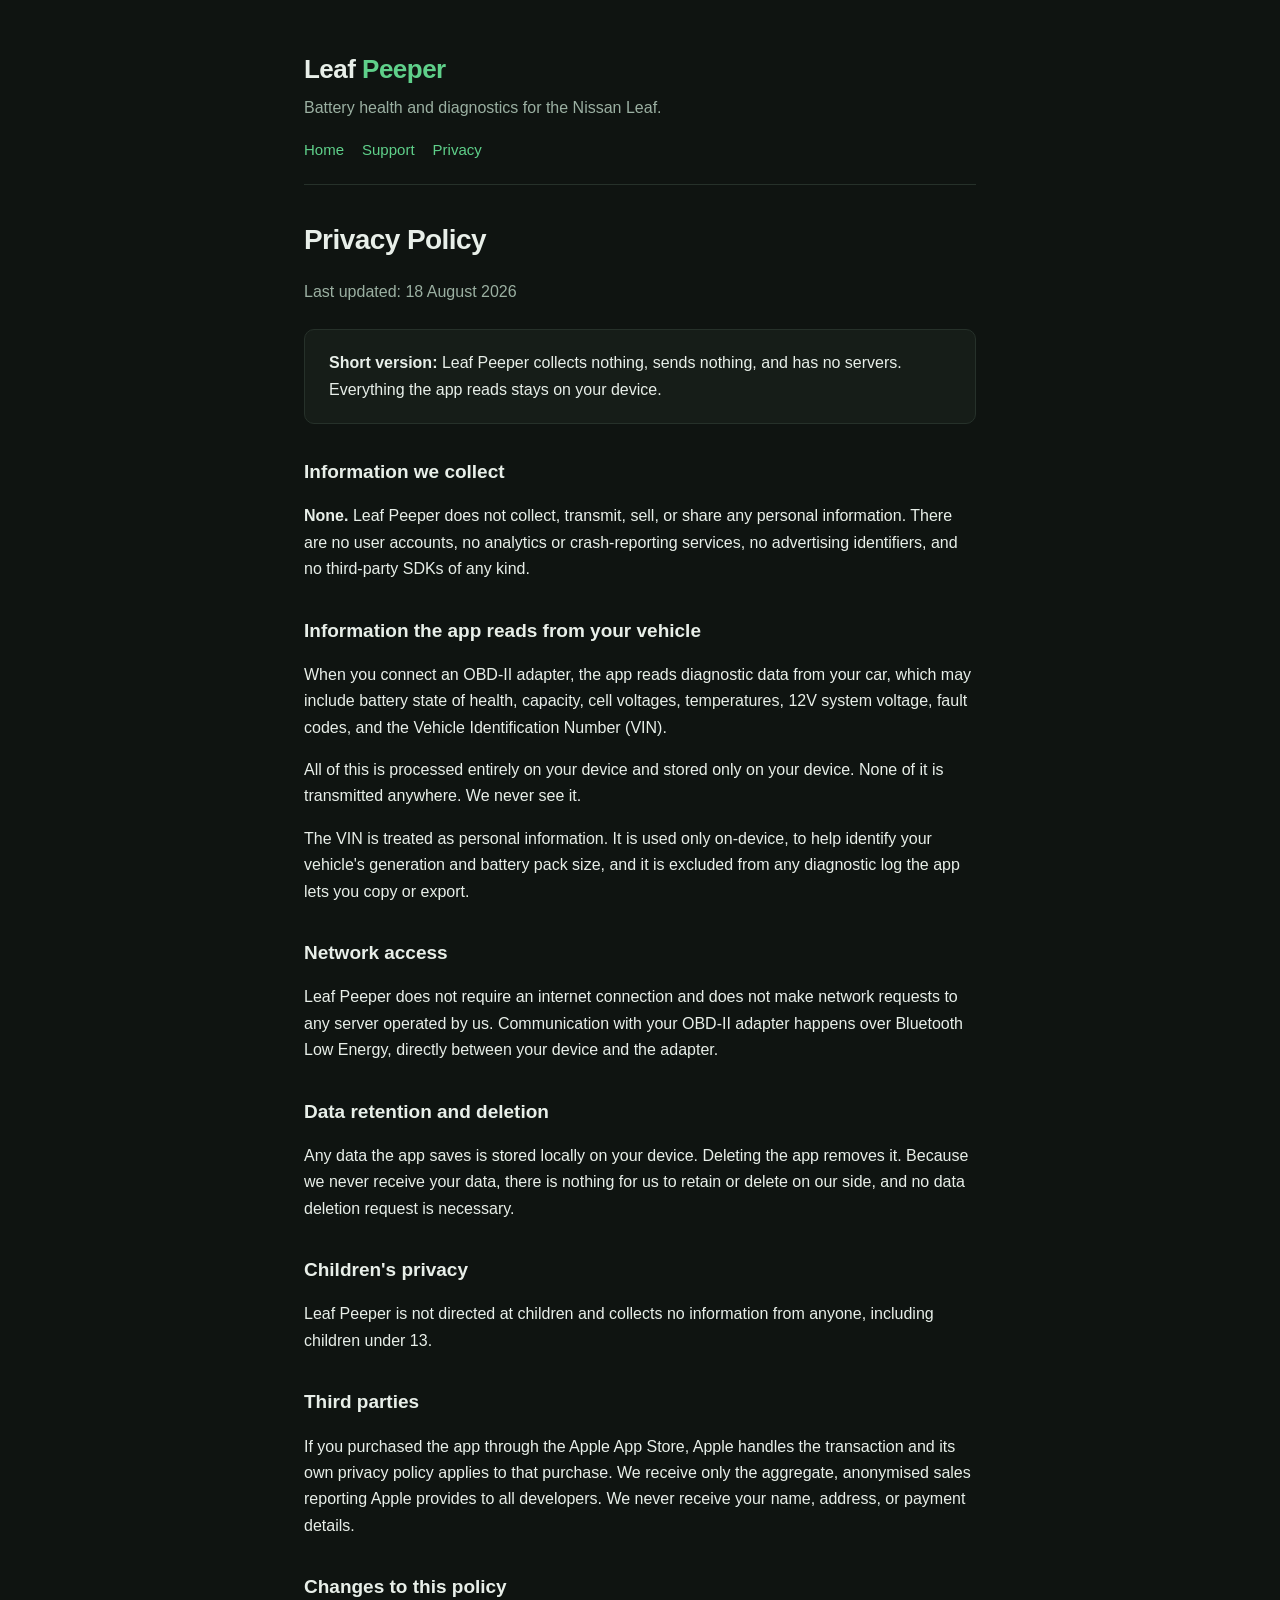
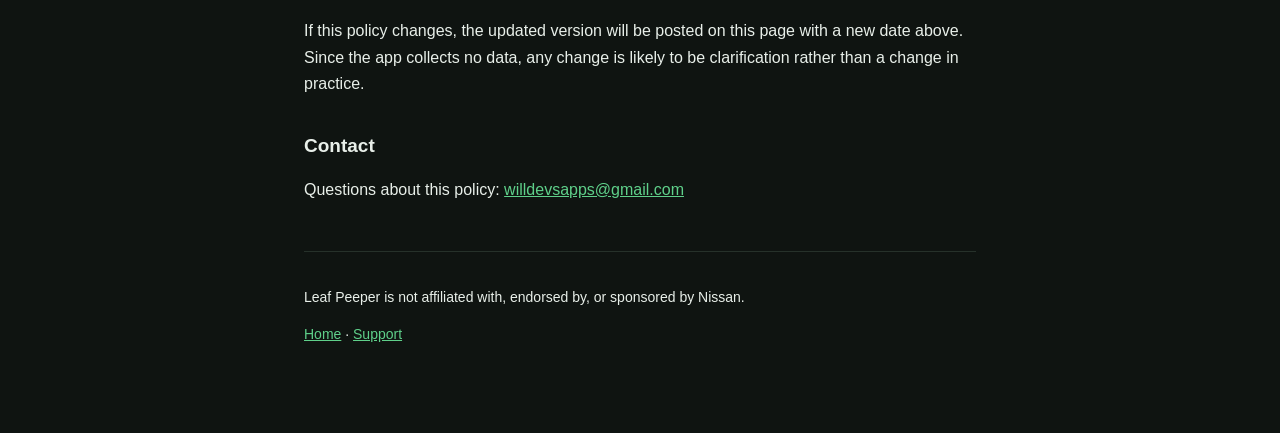
==== privacy.html @ 79d938c9 "Add files via upload" ====
<!DOCTYPE html>
<html lang="en">
<head>
<meta charset="utf-8">
<meta name="viewport" content="width=device-width,initial-scale=1">
<title>Privacy Policy - Leaf Peeper</title>
<link rel="stylesheet" href="style.css">
</head>
<body>
<div class="wrap">
<header>
<div class="logo">Leaf <span>Peeper</span></div>
<div class="tag">Battery health and diagnostics for the Nissan Leaf.</div>
<nav><a href="index.html">Home</a><a href="support.html">Support</a><a href="privacy.html">Privacy</a></nav>
</header>

<h1>Privacy Policy</h1>
<p class="dim">Last updated: 18 August 2026</p>

<div class="card">
<p style="margin:0"><strong>Short version:</strong> Leaf Peeper collects nothing, sends
nothing, and has no servers. Everything the app reads stays on your device.</p>
</div>

<h2>Information we collect</h2>
<p><strong>None.</strong> Leaf Peeper does not collect, transmit, sell, or share any
personal information. There are no user accounts, no analytics or crash-reporting
services, no advertising identifiers, and no third-party SDKs of any kind.</p>

<h2>Information the app reads from your vehicle</h2>
<p>When you connect an OBD-II adapter, the app reads diagnostic data from your car,
which may include battery state of health, capacity, cell voltages, temperatures, 12V
system voltage, fault codes, and the Vehicle Identification Number (VIN).</p>
<p>All of this is processed entirely on your device and stored only on your device. None
of it is transmitted anywhere. We never see it.</p>
<p>The VIN is treated as personal information. It is used only on-device, to help
identify your vehicle's generation and battery pack size, and it is excluded from any
diagnostic log the app lets you copy or export.</p>

<h2>Network access</h2>
<p>Leaf Peeper does not require an internet connection and does not make network
requests to any server operated by us. Communication with your OBD-II adapter happens
over Bluetooth Low Energy, directly between your device and the adapter.</p>

<h2>Data retention and deletion</h2>
<p>Any data the app saves is stored locally on your device. Deleting the app removes it.
Because we never receive your data, there is nothing for us to retain or delete on our
side, and no data deletion request is necessary.</p>

<h2>Children's privacy</h2>
<p>Leaf Peeper is not directed at children and collects no information from anyone,
including children under 13.</p>

<h2>Third parties</h2>
<p>If you purchased the app through the Apple App Store, Apple handles the transaction
and its own privacy policy applies to that purchase. We receive only the aggregate,
anonymised sales reporting Apple provides to all developers. We never receive your name,
address, or payment details.</p>

<h2>Changes to this policy</h2>
<p>If this policy changes, the updated version will be posted on this page with a new
date above. Since the app collects no data, any change is likely to be clarification
rather than a change in practice.</p>

<h2>Contact</h2>
<p>Questions about this policy: <a href="mailto:willdevsapps@gmail.com">willdevsapps@gmail.com</a></p>

<footer>
<p>Leaf Peeper is not affiliated with, endorsed by, or sponsored by Nissan.</p>
<p><a href="index.html">Home</a> &middot; <a href="support.html">Support</a></p>
</footer>
</div>
</body>
</html>
---- style.css ----
:root { --bg:#0f1411; --card:#161d18; --fg:#e8efe9; --dim:#9bb0a2; --accent:#5fd08a; --line:#26312a; }
* { box-sizing:border-box; }
body { margin:0; background:var(--bg); color:var(--fg); font:16px/1.65 -apple-system,BlinkMacSystemFont,"Segoe UI",Roboto,Helvetica,Arial,sans-serif; }
.wrap { max-width:720px; margin:0 auto; padding:48px 24px 72px; }
header { border-bottom:1px solid var(--line); padding-bottom:20px; margin-bottom:32px; }
.logo { font-size:26px; font-weight:700; letter-spacing:-.02em; }
.logo span { color:var(--accent); }
.tag { color:var(--dim); margin-top:4px; }
nav { margin-top:16px; }
nav a { color:var(--accent); text-decoration:none; margin-right:18px; font-size:15px; }
nav a:hover { text-decoration:underline; }
h1 { font-size:28px; letter-spacing:-.02em; margin:0 0 8px; }
h2 { font-size:19px; margin:32px 0 8px; }
p, li { color:var(--fg); }
.dim { color:var(--dim); }
.card { background:var(--card); border:1px solid var(--line); border-radius:10px; padding:20px 24px; margin:24px 0; }
a { color:var(--accent); }
code { background:var(--card); padding:2px 6px; border-radius:4px; font-size:14px; }
footer { border-top:1px solid var(--line); margin-top:48px; padding-top:20px; color:var(--dim); font-size:14px; }
ul { padding-left:20px; }
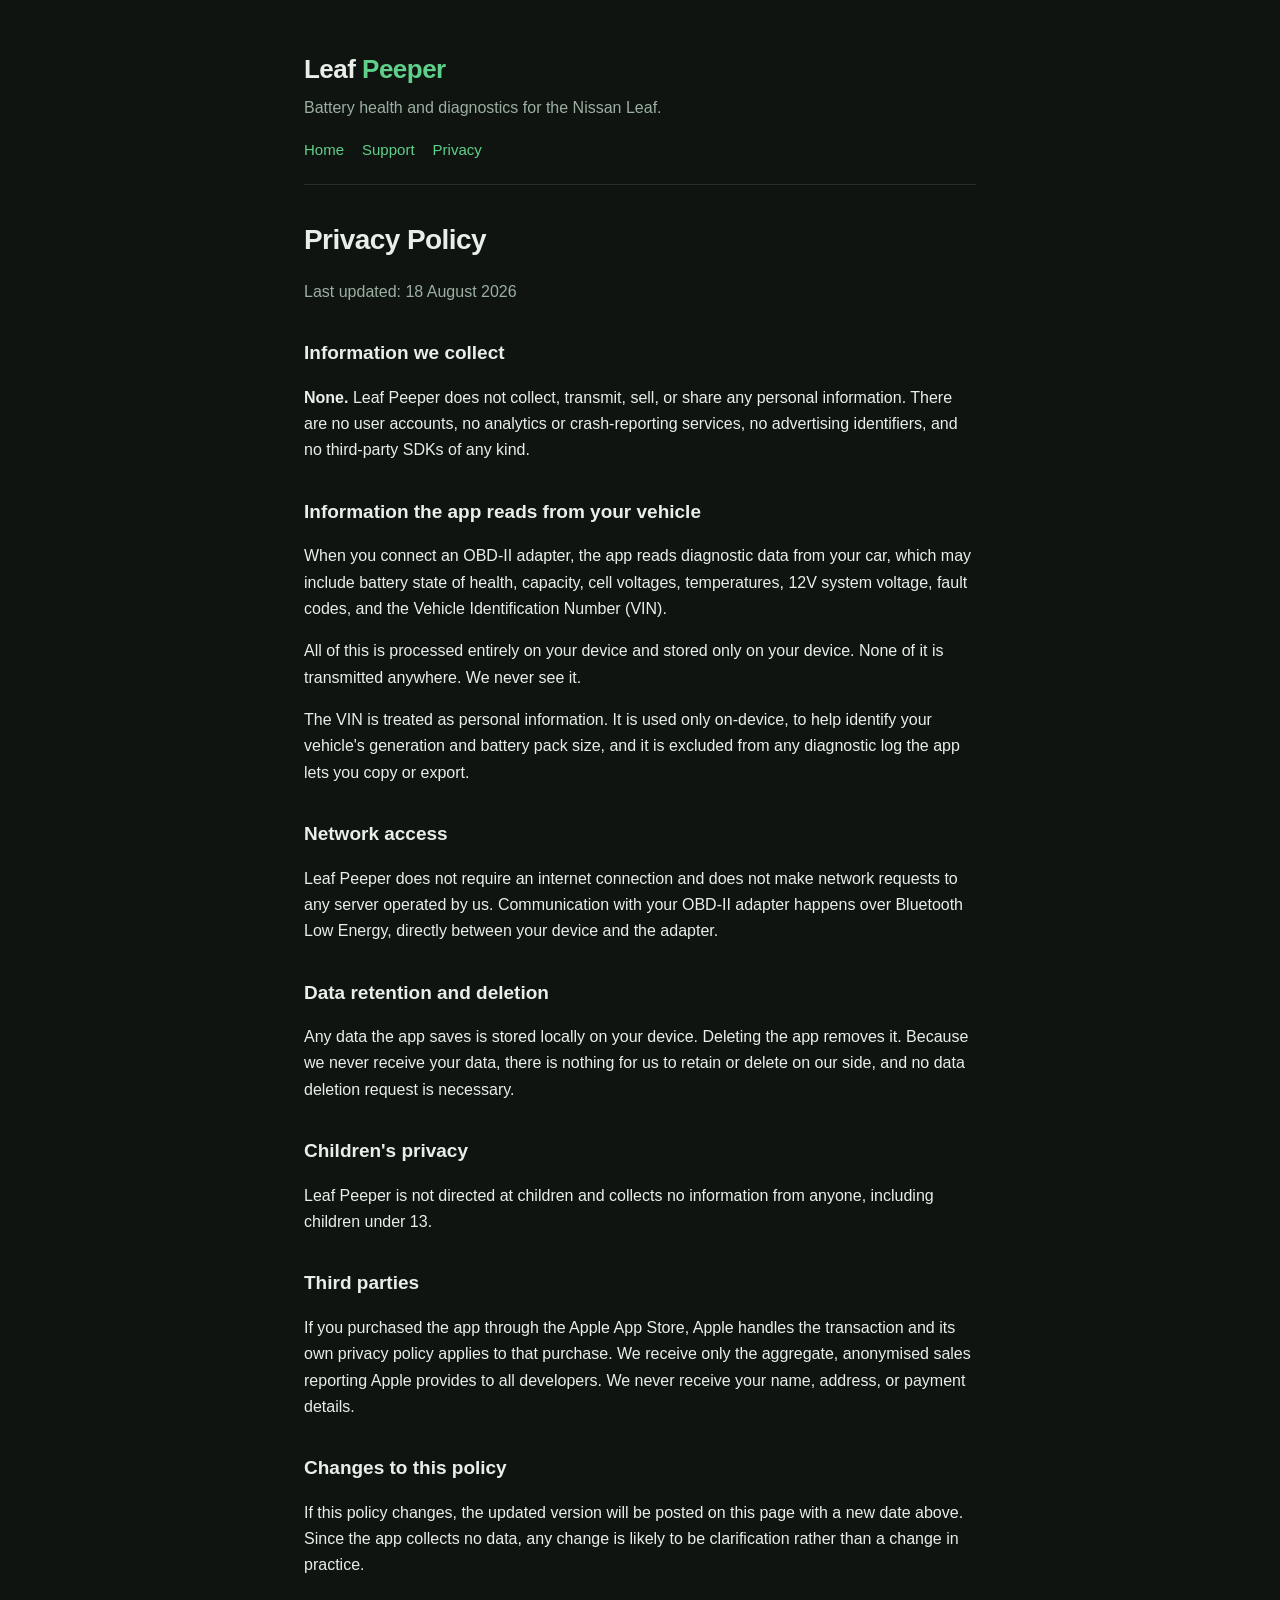
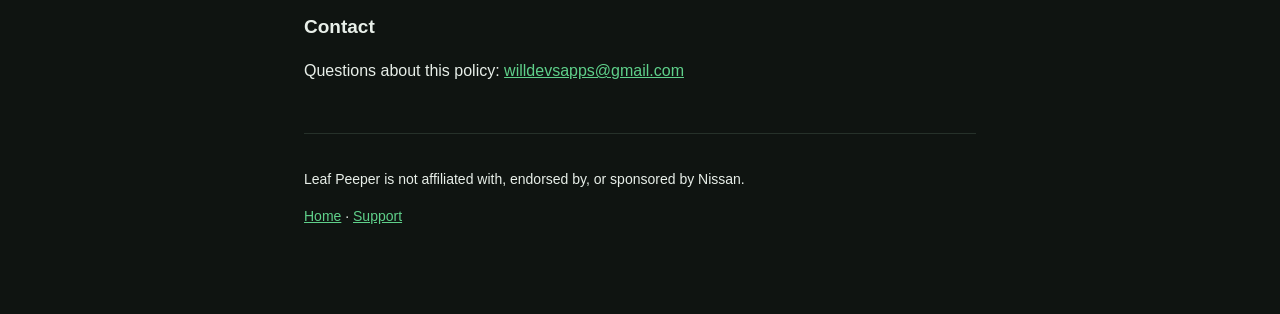
==== commit 15523d6b: "Add files via upload" ====
--- a/privacy.html
+++ b/privacy.html
@@ -16,11 +16,6 @@
 
 <h1>Privacy Policy</h1>
 <p class="dim">Last updated: 18 August 2026</p>
-
-<div class="card">
-<p style="margin:0"><strong>Short version:</strong> Leaf Peeper collects nothing, sends
-nothing, and has no servers. Everything the app reads stays on your device.</p>
-</div>
 
 <h2>Information we collect</h2>
 <p><strong>None.</strong> Leaf Peeper does not collect, transmit, sell, or share any
